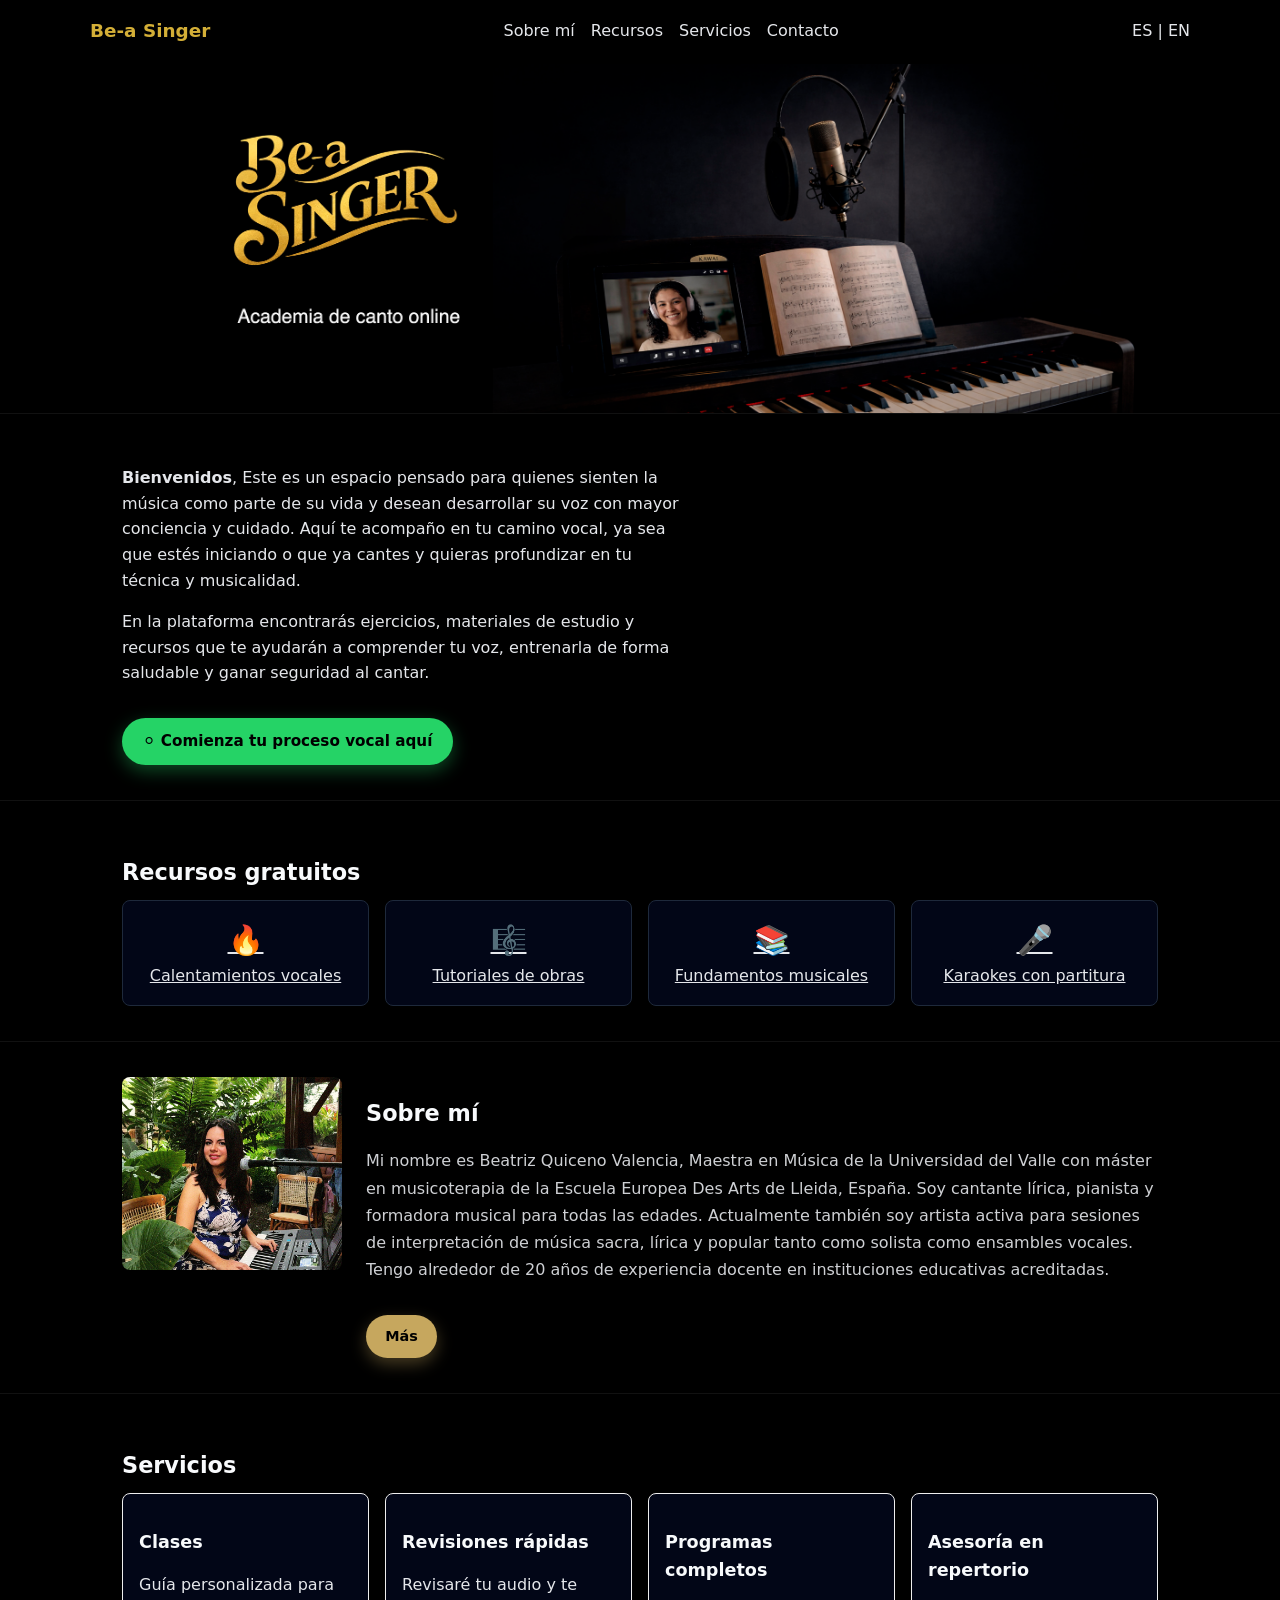
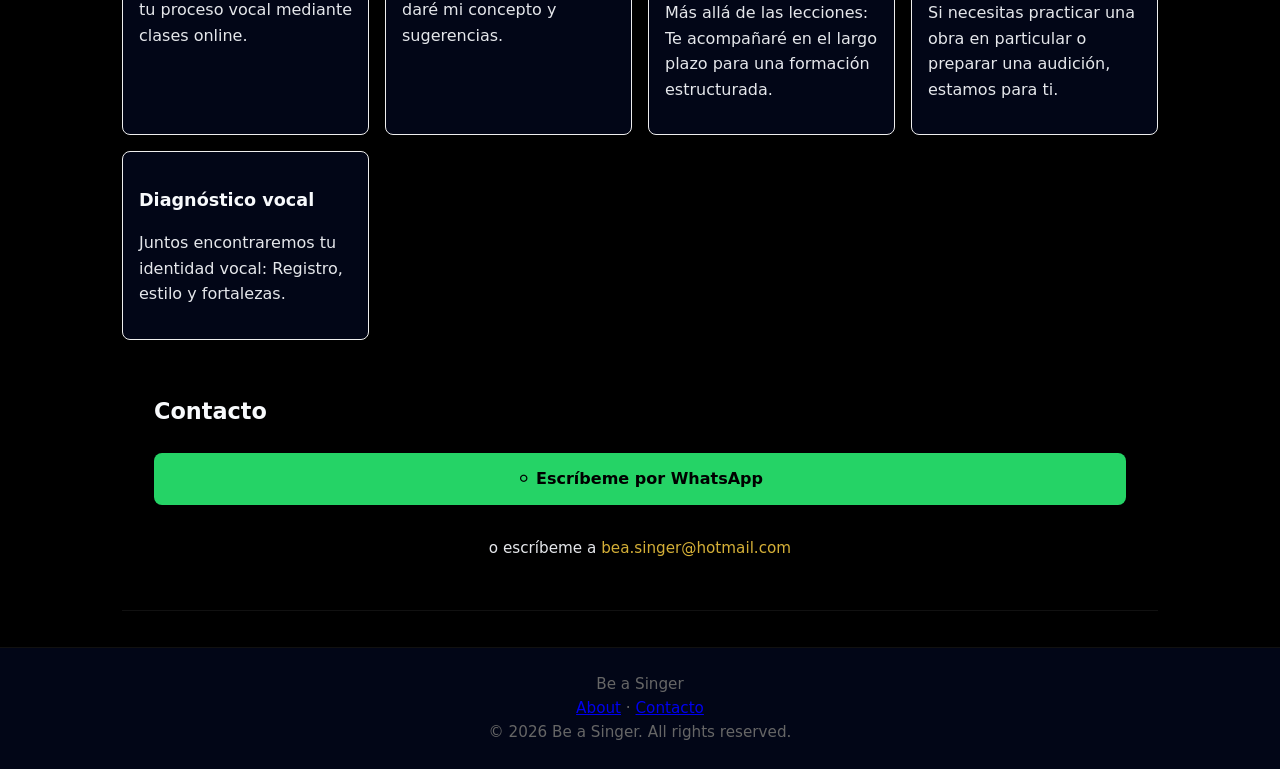
==== index.html @ 923ddd51 "Fix YouTube links in resources section Updated YouTube links to use the correct format." ====
<!doctype html>
<html lang="es">
<head>
  <meta charset="utf-8" />
  <meta name="viewport" content="width=device-width,initial-scale=1" />
  <title>Be a Singer — Be a Singer</title>
  <link rel="stylesheet" href="assets/css/styles.css">
</head>
<body class="lang-es">
  <header class="site-header">
    <div class="container header-inner">
      <div class="brand">
        <a href="#" class="logo">Be-a Singer</a>
      </div>

      <nav class="main-nav" aria-label="Main Navigation">
        <button class="nav-toggle" aria-expanded="false" aria-controls="main-menu">☰</button>
        <ul id="main-menu" class="menu">
          <li><a href="#about">Sobre mí</a></li>
          <li><a href="#resources">Recursos</a></li>
          <li><a href="#services">Servicios</a></li>
          <!--<li><a href="#events">Eventos</a></li>-->
          <li><a href="#contact">Contacto</a></li>
        </ul>
      </nav>
<div class="lang-switch">
  <span class="lang active">ES</span>
  <span class="separator">|</span>
  <span class="lang disabled">EN</span>
</div>

    </div>
  </header>

  <main>
    <!-- Hero -->
    <section id="hero" class="hero section">
      <div class="container">
        
        <h1>Be a Singer</h1>
        <p class="lead">Conviértete en la mejor versión de tu voz — clases, análisis y recursos.</p>
      </div>
    </section>

    <!-- Bienvenida -->
<section id="welcome" class="section welcome">
  <div class="container welcome-grid">

    <div class="welcome-text">

      <!-- TEXTO COMPLETO (DESKTOP) -->
      <div class="desktop-only">
        <p>
          <strong>Bienvenidos</strong>, Este es un espacio pensado para quienes sienten la música como parte de su vida y desean desarrollar su voz con mayor conciencia y cuidado.
Aquí te acompaño en tu camino vocal, ya sea que estés iniciando o que ya cantes y quieras profundizar en tu técnica y musicalidad.
        </p>

        <p>
          En la plataforma encontrarás ejercicios, materiales de estudio y recursos que te ayudarán a comprender tu voz, entrenarla de forma saludable y ganar seguridad al cantar.
        </p>

        <a
  href="https://wa.me/573165310662?text=Hola%20quiero%20iniciar%20mi%20proceso%20vocal%20en%20Be%20a%20Singer"
  class="cta-whatsapp"
  target="_blank"
  rel="noopener"
>
  ⚪ <strong> Comienza tu proceso vocal aquí </strong>
</a>
      </div>

      <!-- TEXTO PARTIDO + VIDEO (MOBILE) -->
      <div class="mobile-only">
        <p>
          <strong>Bienvenidos</strong>, Este es un espacio pensado para quienes sienten la música como parte de su vida y desean desarrollar su voz con mayor conciencia y cuidado.
Aquí te acompaño en tu camino vocal, ya sea que estés iniciando o que ya cantes y quieras profundizar en tu técnica y musicalidad.
        </p>

        <div class="welcome-video">
          <iframe
            src="https://www.youtube.com/embed/iVoFyiC5D2Y?autoplay=0&mute=0&controls=1&rel=0&modestbranding=1&playsinline=1"
            title="Bienvenida Be a Singer"
            frameborder="0"
            allow="encrypted-media; picture-in-picture"
            allowfullscreen>
          </iframe>
        </div>

        <p>
          En la plataforma encontrarás ejercicios, materiales de estudio y recursos que te ayudarán a comprender tu voz, entrenarla de forma saludable y ganar seguridad al cantar.
        </p>

        <a
  href="https://wa.me/573165310662?text=Hola%20quiero%20iniciar%20mi%20proceso%20vocal%20en%20Be%20a%20Singer"
  class="cta-whatsapp"
  target="_blank"
  rel="noopener"
>
  ⚪ </strong> Comienza tu proceso vocal aquí </strong>
</a>
      </div>

    </div>

    <!-- VIDEO DESKTOP (A LA DERECHA) -->
    <div class="welcome-video desktop-only">
      <iframe
        src="https://www.youtube.com/embed/iVoFyiC5D2Y?autoplay=0&mute=0&controls=1&rel=0&modestbranding=1&playsinline=1"
        title="Bienvenida Be a Singer"
        frameborder="0"
        allow="encrypted-media; picture-in-picture"
        allowfullscreen>
      </iframe>
    </div>

  </div>
</section>
    <!-- Promo -->
    <!-- <section id="promo" class="section">
      <div class="container promo-grid">
        <div class="promo-text">
          <h2>Revisión y retroalimentación rápida</h2>
        
          <p>Recibe críticas constructivas y ejercicios personalizados para mejorar tu técnica vocal.</p>
          
        </div>
        <div class="promo-media">
          <div class="media-placeholder">[Video placeholder]</div>
          <div class="media-placeholder">[Infographic placeholder]</div>
          <div class="media-placeholder">[Visual preview placeholder]</div>
        </div>
      </div>
    </section>
    
    -->
<!-- Resources -->
    <section id="resources" class="section">
  <div class="container">
    <h2>Recursos gratuitos</h2>

    <div class="resources-grid">

      <a href="ttps://youtube.com/playlist?list=PLx5XQKRHsI9iikL3QlGA51Wo41m3z4xF7&si=HdJfrQQLx2WALUnx"
         class="resource-card"
         target="_blank" rel="noopener">
        <div class="icon">🔥</div>
        <div class="title">Calentamientos vocales</div>
      </a>

      <a href="https://youtube.com/playlist?list=PLx5XQKRHsI9j3jeHesMWXKBGHJ0lHE_D4&si=6AzK4nHjDiQCRJOT"
         class="resource-card"
         target="_blank" rel="noopener">
        <div class="icon">🎼</div>
        <div class="title">Tutoriales de obras</div>
      </a>

      <a href="https://youtube.com/playlist?list=PLx5XQKRHsI9jnvGjH6jYQdysmgd2JG2wC&si=UkHIzZfbsJafxC-z"
         class="resource-card"
         target="_blank" rel="noopener">
        <div class="icon">📚</div>
        <div class="title">Fundamentos musicales</div>
      </a>

      <a href="https://www.youtube.com/@singerbuddy/videos"
         class="resource-card"
         target="_blank" rel="noopener">
        <div class="icon">🎤</div>
        <div class="title">Karaokes con partitura</div>
      </a>
    </div>
  </div>
</section>


    <!-- About -->
    <section id="about" class="section">
      <div class="container about">
        <div class="about-image">
          <img src="assets/images/welcome-text.jpg" alt="Foto de la maestra de canto">
        </div>
  <div class="about-text">

  <!-- TEXTO COMPLETO (DESKTOP) -->
  <div class="desktop-only">
    <h2>Sobre mí</h2>
    <p>
      Mi nombre es Beatriz Quiceno Valencia, Maestra en Música de la Universidad del Valle
      con máster en musicoterapia de la Escuela Europea Des Arts de Lleida, España. Soy 
      cantante lírica, pianista y formadora musical para todas las edades. Actualmente también 
      soy artista activa para sesiones de interpretación de música sacra, lírica y popular tanto
      como solista como ensambles vocales. Tengo alrededor de 20 años de experiencia docente 
      en instituciones educativas acreditadas.
    </p>
    <a href="sobre-mi.html" class="cta-gold">
    Más
    </a>
  </div>

  <!-- TEXTO RESUMIDO (MOBILE) -->
  <div class="mobile-only">
    <p>
      Soy Beatriz Quiceno Valencia, Maestra en Música, cantante lírica y pianista, 
      con más de 20 años de experiencia en docencia y formación vocal en distintos contextos artísticos y educativos.
    </p>
    <a href="sobre-mi.html" class="cta-gold">
    Más
    </a>
  </div>

</div>
</div>

    </section>

    <!-- Services -->
    <section id="services" class="section">
      <div class="container">
        <h2>Servicios</h2>
        

        <div class="services-grid">
          <div class="service-card"><h3>Clases</h3><p>Guía personalizada para tu proceso vocal mediante clases online.</p></div>
          <div class="service-card"><h3>Revisiones rápidas</h3><p>Revisaré tu audio y te daré mi concepto y sugerencias.</p></div>
          <div class="service-card"><h3>Programas completos</h3><p>Más allá de las lecciones: Te acompañaré en el largo plazo para una formación estructurada.</p></div>
          <div class="service-card"><h3>Asesoría en repertorio</h3><p>Si necesitas practicar una obra en particular o preparar una audición, estamos para ti.</p></div>
          <div class="service-card"><h3>Diagnóstico vocal</h3><p>Juntos encontraremos tu identidad vocal: Registro, estilo y fortalezas.</p></div>
        </div>

        <!--
        <div class="banner-buy">
          <button class="cta">Zona de pagos</button>
        </div>
      </div>
    </section>
    -->    

    <!-- Events -->
    <!--<section id="events" class="section">
      <div class="container">
        <h2>Eventos</h2>
       

        <div class="events-list">
          <div class="event-card"><h4>Event Title — Date</h4><p>Placeholder description for event.</p></div>
          <div class="event-card"><h4>Event Title — Date</h4><p>Placeholder description for event.</p></div>
        </div>
      </div>
    </section>--> 

    <!-- Contact -->
    <section id="contact" class="section contact-section">
  <div class="container">
    <h2>Contacto</h2>

    <div class="contact-simple">
      <a
        href="https://wa.me/573165310662"
        target="_blank"
        rel="noopener"
        class="whatsapp-btn">
        ⚪ Escríbeme por WhatsApp
      </a>

      <p class="contact-email">
        o escríbeme a  
        <a href="mailto:bea.singer@hotmail.com">
          bea.singer@hotmail.com
        </a>
      </p>
    </div>
  </div>
</section>

  </main>

  <footer class="site-footer">
    <div class="container">
      <div class="footer-brand">Be a Singer</div>
      <div class="footer-links"><a href="#about">About</a> · <a href="#contact">Contacto</a></div>
      <div class="copyright">© <span id="year"></span> Be a Singer. All rights reserved.</div>
    </div>
  </footer>

  <script src="assets/js/main.js"></script>
</body>
</html>
---- assets/css/styles.css ----
/* Reset & base */
:root{
  --accent:#d63384;
  --text:#e5e7eb;
  --muted:#666;
  --max-width:1100px;
  --surface:#020617;
  --surface-soft:#020617;
}

body{
  background:#000;
  color:var(--text);
  line-height:1.6;
  margin:0;
}
*{box-sizing:border-box}
html,body{margin:0;padding:0;font-family:Inter,system-ui,-apple-system,Segoe UI,Roboto,"Helvetica Neue",Arial;}
.container{max-width:var(--max-width);margin:0 auto;padding:0 2rem;}
.section{
  padding:2.2rem 0;
  background:transparent;
  border-bottom:1px solid #111;
}
.header-inner{display:flex;align-items:center;justify-content:space-between;padding:1rem 0;}
.logo{
  font-weight:700;
  font-size:1.15rem;
  text-decoration:none;
  color:#d4af37; /* dorado elegante */
}
.main-nav .menu{list-style:none;margin:0;padding:0;display:flex;gap:1rem}
.main-nav a{color:var(--text);text-decoration:none}

/* Language switch */
.lang-switch button{
  background: none;
  border: none;
  color: var(--text);
  font-size: 0.9rem;
  cursor: pointer;
}

.lang-switch button.active{
  color: #d4af37; /* dorado */
  font-weight: 600;
}

.lang-switch button.disabled{
  opacity: 0.4;
  cursor: not-allowed;
  pointer-events: none;
}


/* Botón hamburguesa móvil */
.nav-toggle {
  display: none;           /* se activa en media query */
  font-size: 1.5rem;
  color: #d4af37;          /* dorado */
  cursor: pointer;
  border: none;
  background: none;
}

/* Hero */
.hero{
  position: relative;
  width: 100%;
  aspect-ratio: 2304 / 767;
  max-height: 350px;          /* CONTROL real del tamaño */
  background-image: url("/assets/images/hero.jpg");
  background-size: contain;
  background-position: center;
  background-repeat: no-repeat;
}

.hero::before{
  display:none;
}

.hero > *{
  position:relative;
  z-index:1;
}
.hero .container{
  display:none;
}
/* Promo grid */
.promo-grid{display:grid;grid-template-columns:1fr 1fr;gap:1rem;align-items:start}
.media-placeholder{background:#f5f5f5;border:1px dashed #ddd;padding:2rem;text-align:center;margin-bottom:1rem}

/* About */
#about .about{
  display:grid;
  grid-template-columns:220px 1fr;
  gap:1.5rem;
  align-items:start;
}

#about .about-text{
  grid-area: auto;
}

#about .about-image{
  display:flex;
  justify-content:center;
  align-items:flex-start;
}
.about img{width:100%;height:auto;border-radius:8px}

/* Resources */
.resources-grid{display:grid;grid-template-columns:repeat(auto-fit,minmax(160px,1fr));gap:1rem}
.resource-card{background:#fff;border:1px solid #eee;padding:1rem;border-radius:8px;text-align:center}
.resource-card .icon{font-size:1.8rem}
.resource-card,
.service-card,
.event-card{
  background:var(--surface);
  border-color:#1e293b;
  color:#e5e7eb;
}

/* Services */
.services-grid{display:grid;grid-template-columns:repeat(auto-fit,minmax(220px,1fr));gap:1rem}
.service-card{padding:1rem;border-radius:8px;border:1px solid #eee;background:var(--surface);}
.banner-buy{margin-top:1.5rem;text-align:center}
.cta{background:var(--accent);color:#fff;border:none;padding:.75rem 1.25rem;border-radius:6px}

/* Events */
.events-list{display:grid;gap:1rem}
.event-card{padding:1rem;border:1px solid #eee;border-radius:8px}

/* Contact */
.contact-form{max-width:600px;display:grid;gap:.6rem}
.contact-form input,.contact-form textarea{padding:.6rem;border:1px solid #ddd;border-radius:6px}
.btn{background:var(--accent);color:#fff;padding:.6rem 1rem;border:none;border-radius:6px}

/* Footer */
.site-footer{padding:1.5rem 0;background:var(--surface);text-align:center;font-size:.95rem;color:var(--muted)}
.hidden{display:none}

/* Welcome section */

.welcome-video {
  position: relative;
  width: 100%;
  aspect-ratio: 16 / 9;
  border-radius: 12px;
  overflow: hidden;
}

.welcome-video iframe {
  width: 100%;
  height: 100%;
  display: block;
}
.welcome-grid{
  display: grid;
  grid-template-columns: 1.2fr 400px;
  gap: 2rem;
  align-items: center;
}

.welcome-text{
  text-align: left;
  max-width: 640px;
  padding-right: 2rem;   /* aire contra la imagen */
}


.welcome-text p{
  margin-bottom: 1rem;
}

.welcome-audio{
  margin-bottom: 1.6rem;
}

.audio-placeholder{
  background: transparent;
  border: 1px solid #d4af37;
  color: #d4af37;
  padding: .6rem 1rem;
  border-radius: 6px;
  cursor: pointer;
  font-size: .95rem;
}

.audio-placeholder:hover{
  background: rgba(212,175,55,0.1);
}

.welcome-image img{
  width: 100%;
  max-width: 400px;
  height: auto;
  border-radius: 12px;
}
.welcome-image{
  display: flex;
  justify-content: center;
}

/* Visibilidad por defecto = DESKTOP */
.desktop-only{
  display: block;
}

.mobile-only{
  display: none;
}

/* Layout Sobre Mi */

.about-layout {
  display: grid;
  grid-template-columns: 320px 1fr;
  grid-template-areas:
    "photo intro"
    "text text";
  gap: 2rem;
  align-self: start;
}

/* Responsive unificado */
@media (max-width:900px){

  .container{
    max-width: 100%;
    padding-left: 1rem;
    padding-right: 1rem;
  }
  
/* ===== SOBRE MI MOBILE FIX DEFINITIVO ===== */

.about-layout{
  display: grid;
  grid-template-columns: 1fr; 
  grid-template-areas:
    "photo"
    "intro"
    "text";
}

.about-photo{
  width: 100%;
  display: flex;
  justify-content: center;
}

.about-photo img{
  width: 95%;
  max-width: 360px;
  height: auto;
  display: block;
}
  /* Welcome – texto partido solo en mobile */
  .desktop-only{
    display: none;
  }

  /* About – limitar texto en mobile */


  #about .about{
  grid-template-columns: 1fr;
}

  .mobile-only{
    display: block;
  }

 
.welcome-video{
  margin: 1rem 0;
}

.welcome-video iframe{
  width: 100%;
  height: 100%;
  border-radius: 8px;
}

  /* 🔹 Reduce espacio vertical entre secciones */
  .section{
    padding: 1.6rem 0;
  }

  /* 🔹 Secciones que deben ir aún más compactas */
  #resources.section,
  #services.section,
  #events.section{
    padding: 1.2rem 0;
  }

  /* Welcome */
  .welcome-grid{
    grid-template-columns: 1fr;
  }

  .welcome-image{
    order: -1;
    text-align: center;
  }

  .welcome-image img{
    max-width: 280px;
  }

  .welcome-text{
    padding-right: 0;
  }

  .welcome-text p{
    margin-bottom: .8rem;
  }

  /* Menú hamburguesa */
  .main-nav .menu{
    display: none;
    flex-direction: column;
    background: #000;
    position: absolute;
    top: 64px;
    right: 1rem;
    padding: 1rem;
    border-radius: 8px;
    box-shadow: 0 8px 20px rgba(0,0,0,.5);
  }

  .nav-toggle{
    display: inline-block;
    font-size: 1.5rem;
    color: #d4af37;
  }

  .main-nav .menu.show{
    display: flex;
  }

  .main-nav .menu a{
    color: #d4af37;
  }

  /* Grids a una columna */
   .promo-grid,
  .services-grid,
  .resources-grid{
  grid-template-columns: 1fr;
  }

  /* Aire lateral en mobile */
  .container{
    padding-left: 1.5rem;
    padding-right: 1.5rem;
  }

  /* Hero móvil */
  .hero{
    min-height: 25vh;
    background-size: contain;
    background-position: center top;
  }

  /* Títulos más compactos */
  h2{
    margin-bottom: .4rem;
  }
}

/* Móviles muy pequeños */
@media (max-width:600px){
  .hero{
    min-height: 20vh;
  }
}


/* fin seccion responsive */

h1, h2, h3{
  color:#f8fafc;
  margin-bottom:.6rem;
}

h1{
  font-size:2rem;
}

h2{
  font-size:1.4rem;
}

h3{
  font-size:1.1rem;
}

.site-header{
  background:#000;
  position: fixed;
  top: 0;
  left: 0;
  width: 100%;
  z-index: 999;
}

.contact-simple{
  text-align: center;
  display: flex;
  flex-direction: column;
  gap: 1rem;
  margin-top: 1.5rem;
}

.whatsapp-btn{
  display: inline-block;
  background: #25D366;
  color: #000;
  padding: 0.8rem 1.4rem;
  border-radius: 8px;
  font-weight: 600;
  text-decoration: none;
  font-size: 1rem;
}

.whatsapp-btn:hover{
  background: #1ebe5d;
}

.contact-email{
  font-size: 0.95rem;
}

.contact-email a{
  color: #d4af37;
  text-decoration: none;
}
main {
  padding-top: 64px; /* igual a la altura del header */
}

/* Botón WhatsApp – Bienvenida */
.cta-whatsapp{
  display: inline-block;
  margin-top: 1rem;
  background: #25D366; /* verde WhatsApp */
  color: #000;
  padding: 0.7rem 1.3rem;
  border-radius: 999px;
  font-weight: 600;
  font-size: 0.95rem;
  text-decoration: none;
  transition: transform .15s ease, box-shadow .15s ease, opacity .15s ease;
  box-shadow: 0 6px 18px rgba(37, 211, 102, 0.35);
}

.cta-whatsapp:hover{
  transform: translateY(-1px);
  box-shadow: 0 8px 22px rgba(37, 211, 102, 0.45);
  opacity: 0.95;
}



.about-photo {
  
  grid-area: photo;
  display: flex;
  justify-content: center;
  align-items: center;
}

.about-intro {
  grid-area: intro;
}

.about-text {
  grid-area: text;
}

.about-photo img {
  width: 75%;
  cursor: pointer;
  transition: all 0.4s ease;
  border-radius: 12px;
}

/* Estado expandido */
.about-photo img.expanded {
  position: fixed;
  top: 0;
  left: 0;
  width: 100vw;
  height: 100vh;
  object-fit: contain;
  background: rgba(0, 0, 0, 0.9);
  padding: 40px;
  z-index: 9999;
  border-radius: 0;
}

.about-text h1{
  margin-bottom: 1rem;
}

.about-text p{
  line-height: 1.7;
  opacity: .9;
}

/* Videos */

.videos-grid{
  display: grid;
  grid-template-columns: repeat(auto-fit, minmax(280px, 1fr));
  gap: 2rem;
  margin-top: 2rem;
}

.video-wrapper iframe{
  width: 100%;
  aspect-ratio: 16/9;
  border-radius: 12px;
}

.channel-link{
  margin-top: 2rem;
  text-align: center;
}

/* Mobile */


/* Botón dorado - Sobre mí */
.cta-gold{
  display: inline-block;
  margin-top: 1rem;
  background: #C6A75E; /* dorado elegante */
  color: #000;
  padding: 0.6rem 1.2rem;
  border-radius: 999px;
  font-weight: 600;
  font-size: 0.9rem;
  text-decoration: none;
  transition: transform .15s ease, box-shadow .15s ease, opacity .15s ease;
  box-shadow: 0 6px 16px rgba(198, 167, 94, 0.35);
}

.cta-gold:hover{
  transform: translateY(-1px);
  box-shadow: 0 8px 20px rgba(198, 167, 94, 0.45);
  opacity: 0.95;
}
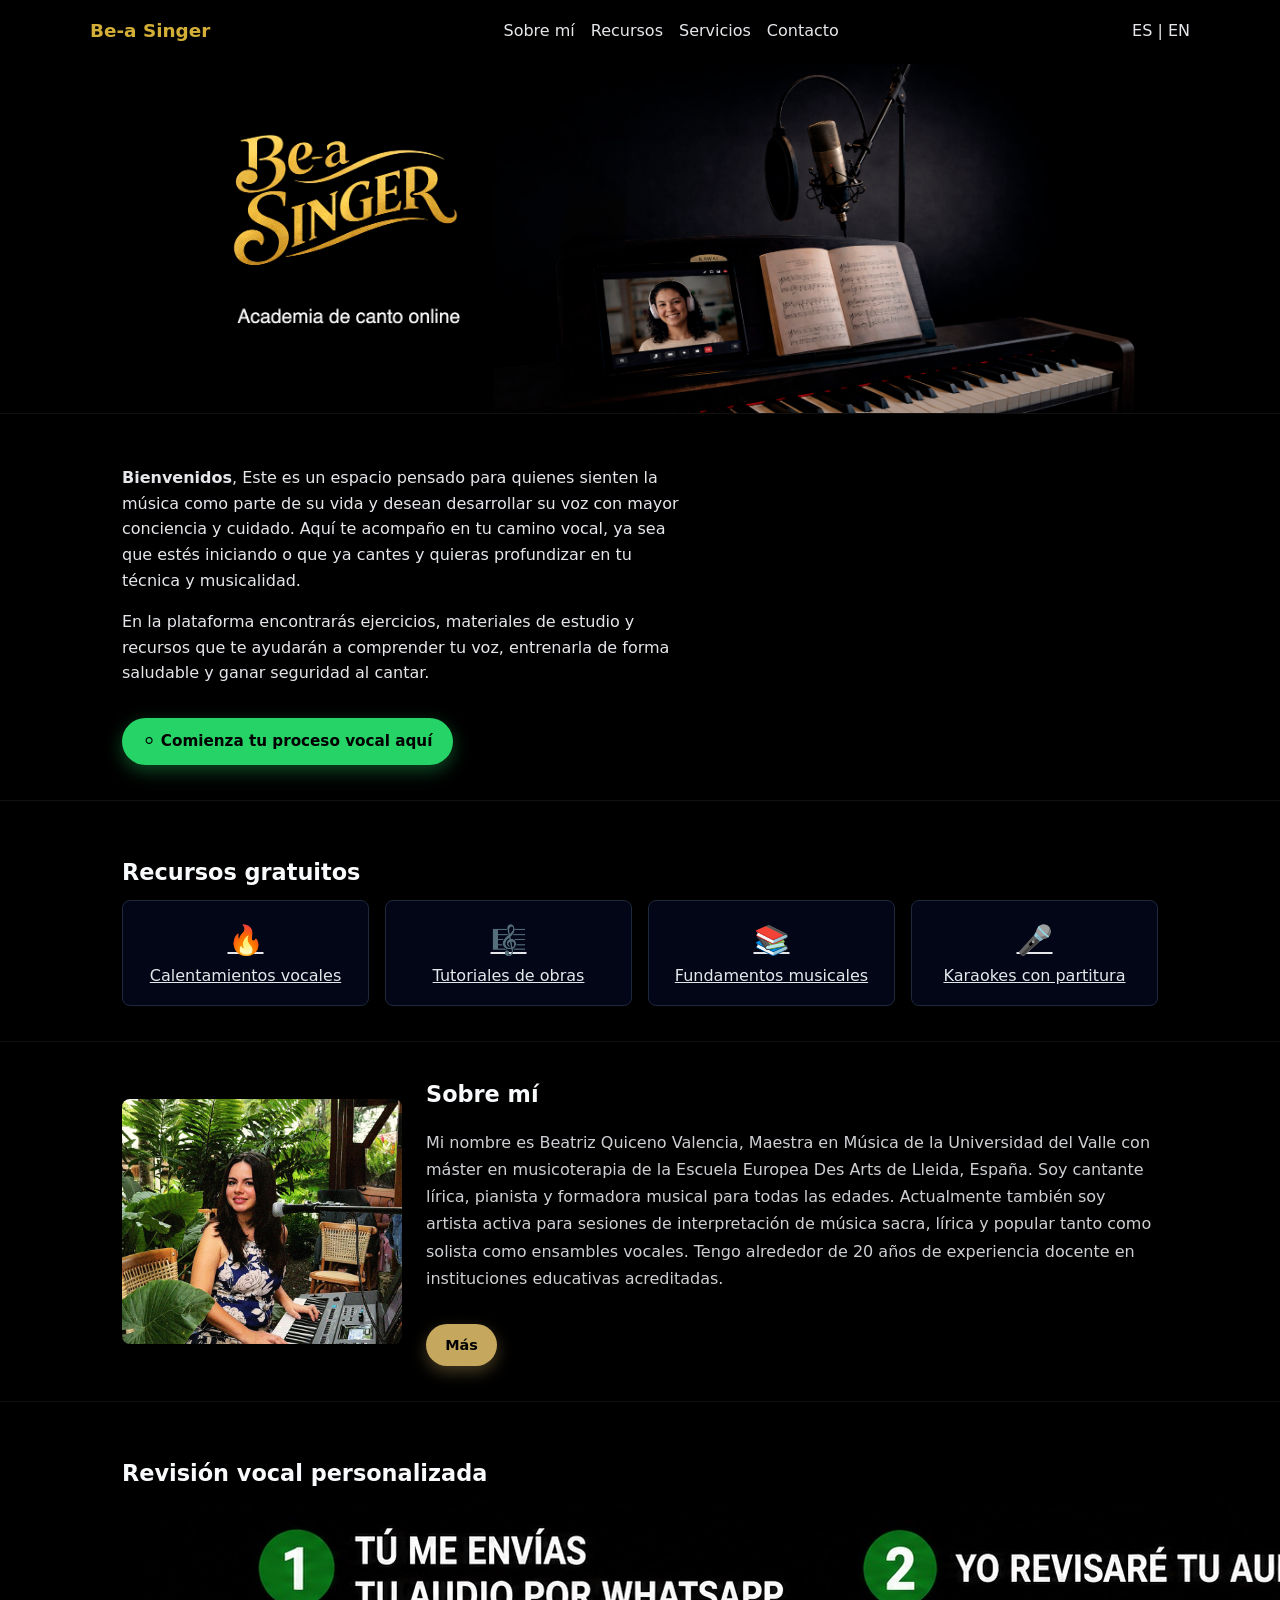
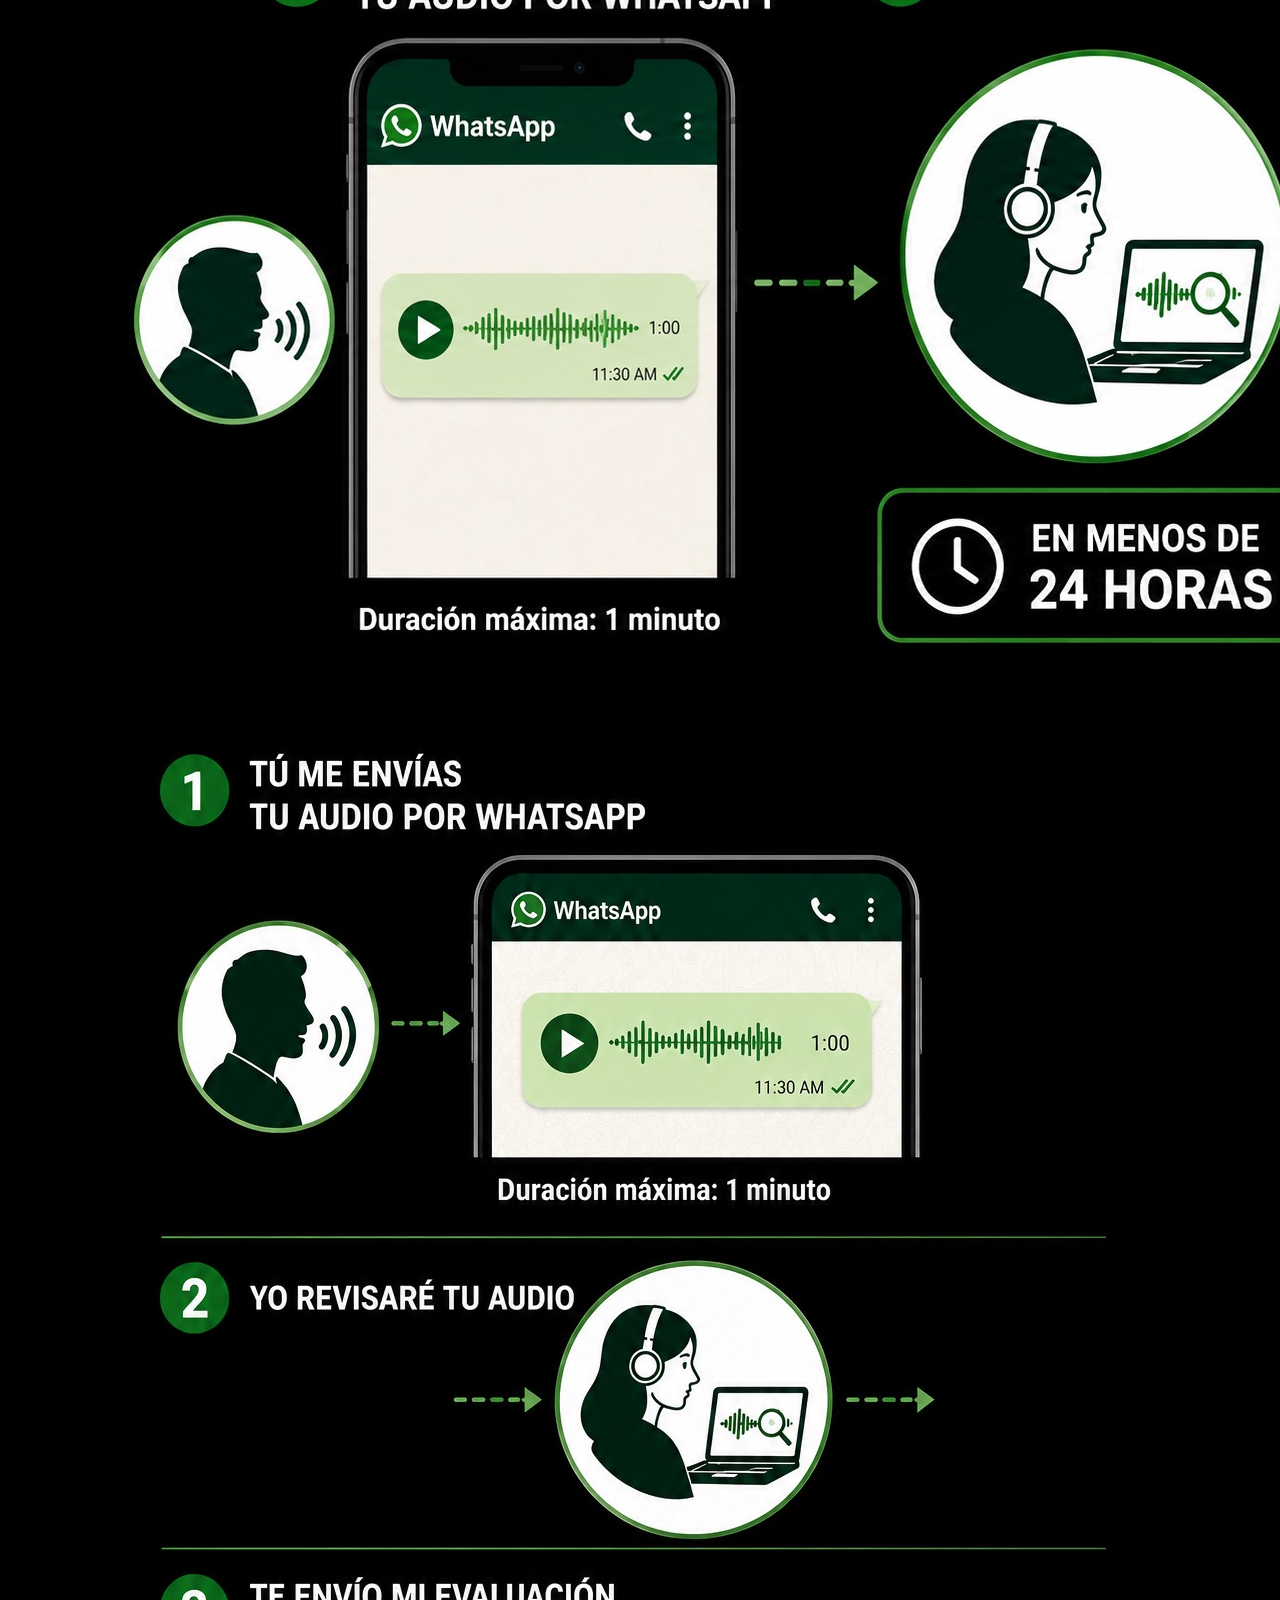
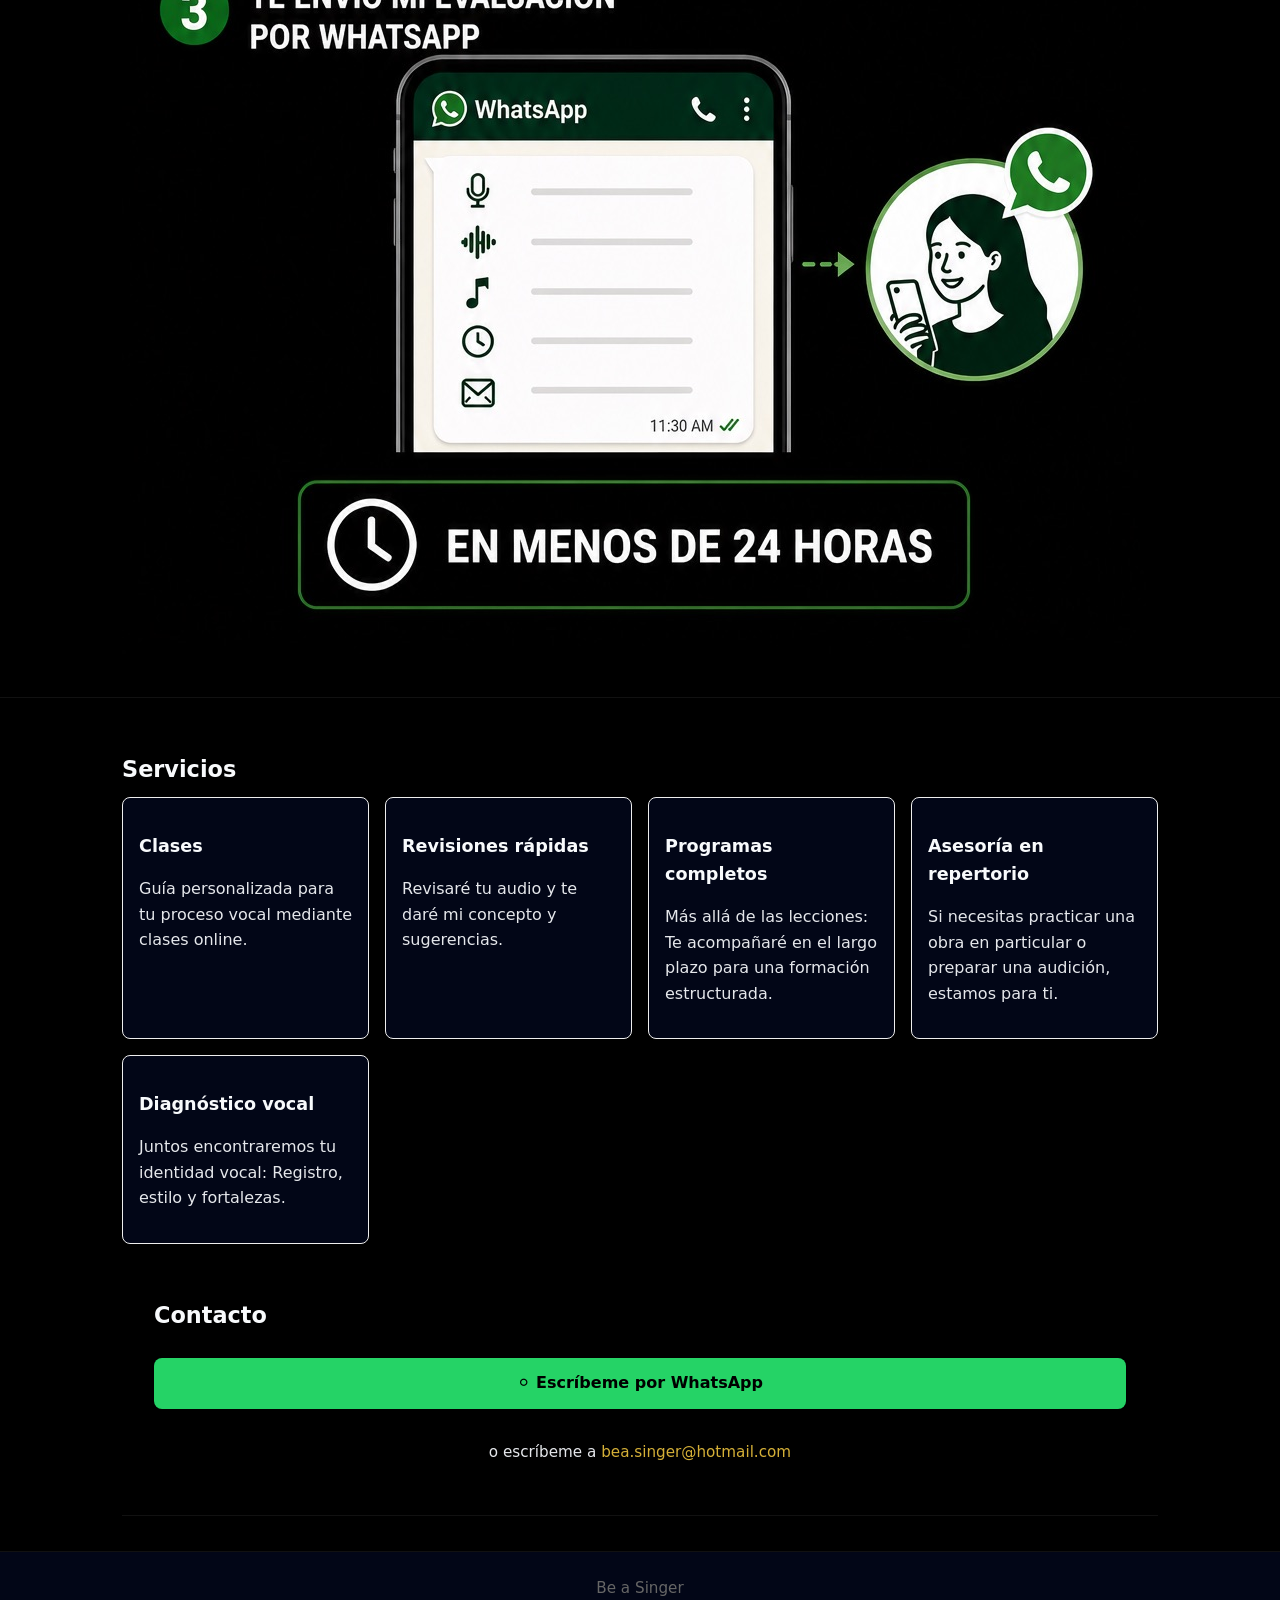
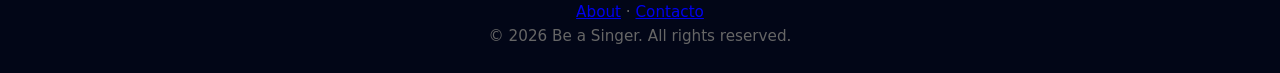
==== commit 1de22382: "Update index.html" ====
--- a/index.html
+++ b/index.html
@@ -140,7 +140,7 @@
 
     <div class="resources-grid">
 
-      <a href="ttps://youtube.com/playlist?list=PLx5XQKRHsI9iikL3QlGA51Wo41m3z4xF7&si=HdJfrQQLx2WALUnx"
+      <a href="https://youtube.com/playlist?list=PLx5XQKRHsI9iikL3QlGA51Wo41m3z4xF7&si=HdJfrQQLx2WALUnx"
          class="resource-card"
          target="_blank" rel="noopener">
         <div class="icon">🔥</div>
@@ -211,7 +211,28 @@
 </div>
 
     </section>
-
+<!-- Revisión Vocal Personalizada -->
+<section id="vocal-review" class="section vocal-review-section">
+  <div class="container">
+    <h2>Revisión vocal personalizada</h2>
+
+    <a href="vocal_rev.html" class="vocal-review-link">
+
+      <!-- Desktop -->
+      <img
+        src="assets/images/RAD0610.jpeg"
+        alt="Revisión vocal personalizada"
+        class="review-banner desktop-banner">
+
+      <!-- Mobile -->
+      <img
+        src="assets/images/RAM0610.jpeg"
+        alt="Revisión vocal personalizada"
+        class="review-banner mobile-banner">
+
+    </a>
+  </div>
+</section>
     <!-- Services -->
     <section id="services" class="section">
       <div class="container">
--- a/assets/css/styles.css
+++ b/assets/css/styles.css
@@ -93,9 +93,20 @@
 /* About */
 #about .about{
   display:grid;
-  grid-template-columns:220px 1fr;
+  grid-template-columns:280px 1fr;
   gap:1.5rem;
-  align-items:start;
+  align-items:center;
+}
+
+@media (min-width:901px){
+
+  #about .about-text{
+    align-self: center;
+  }
+  #about .about-text h2{
+    margin-top: 0;
+  }
+
 }
 
 #about .about-text{
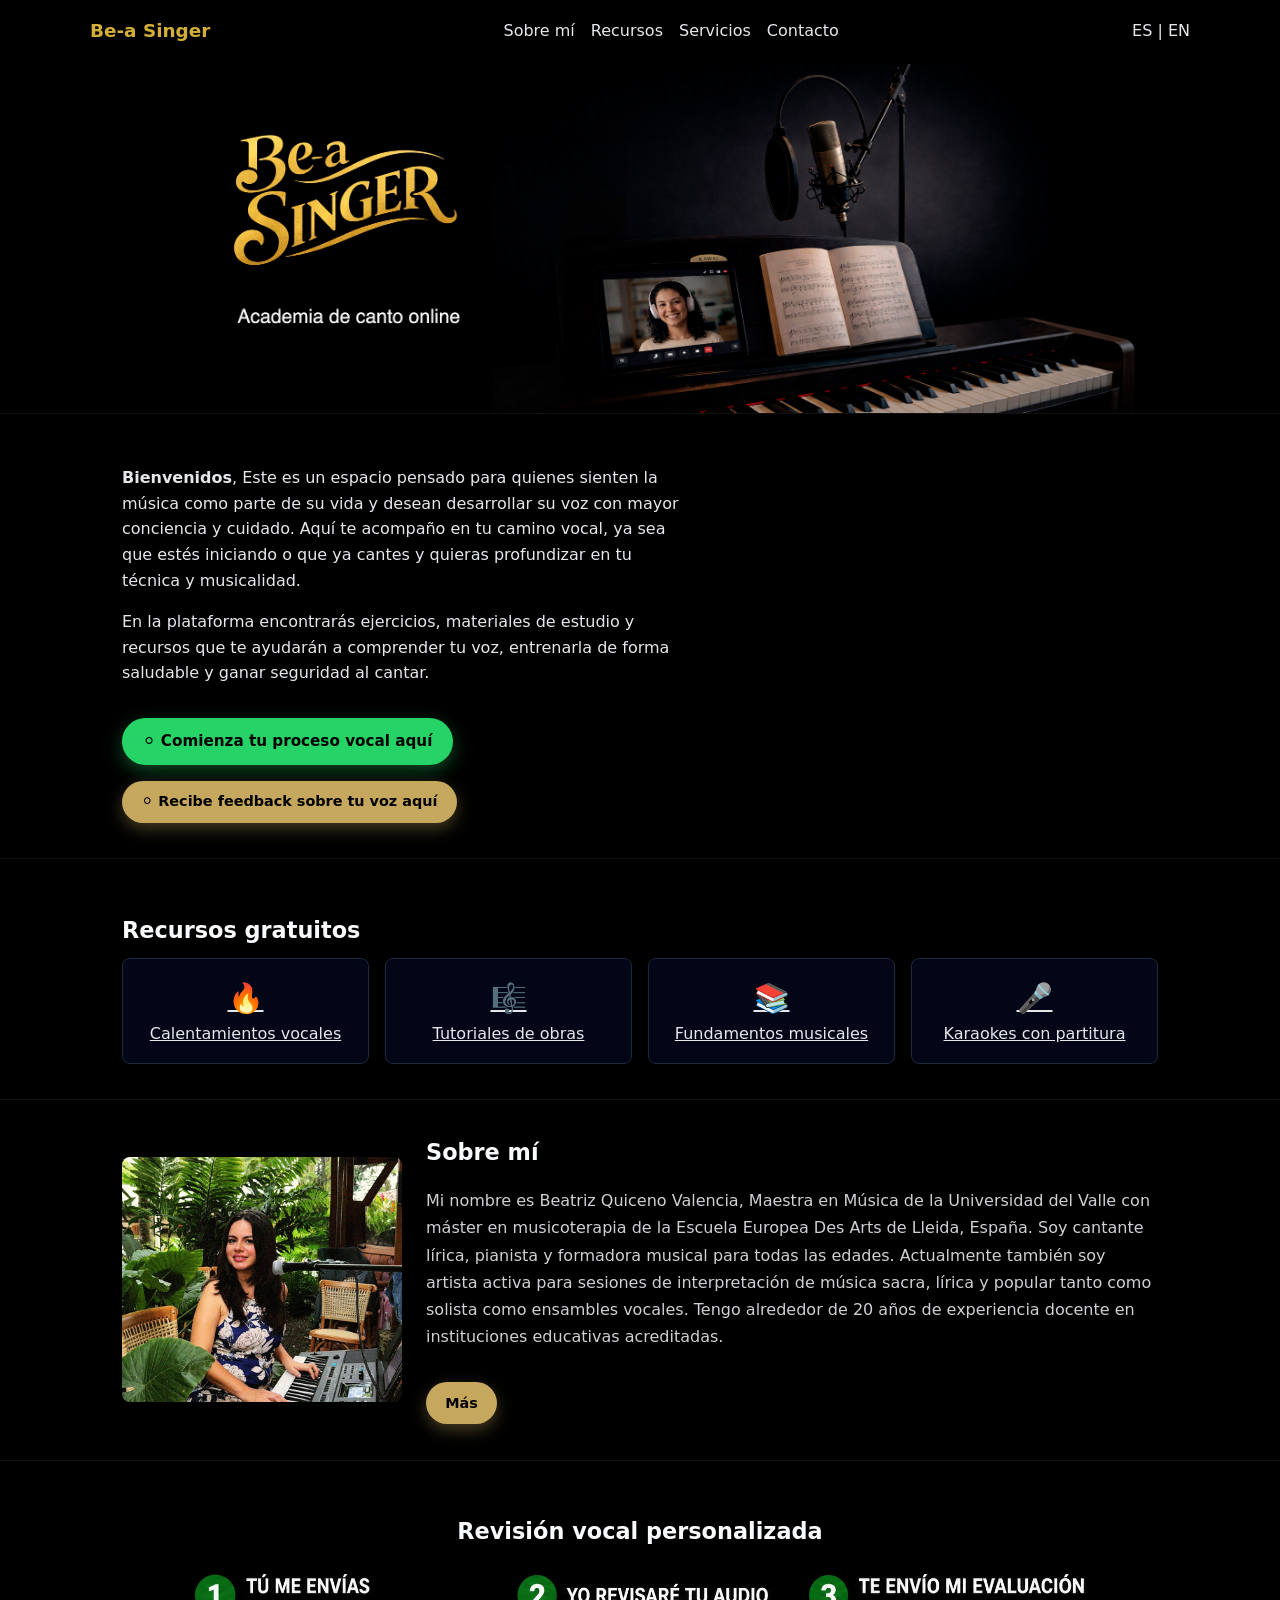
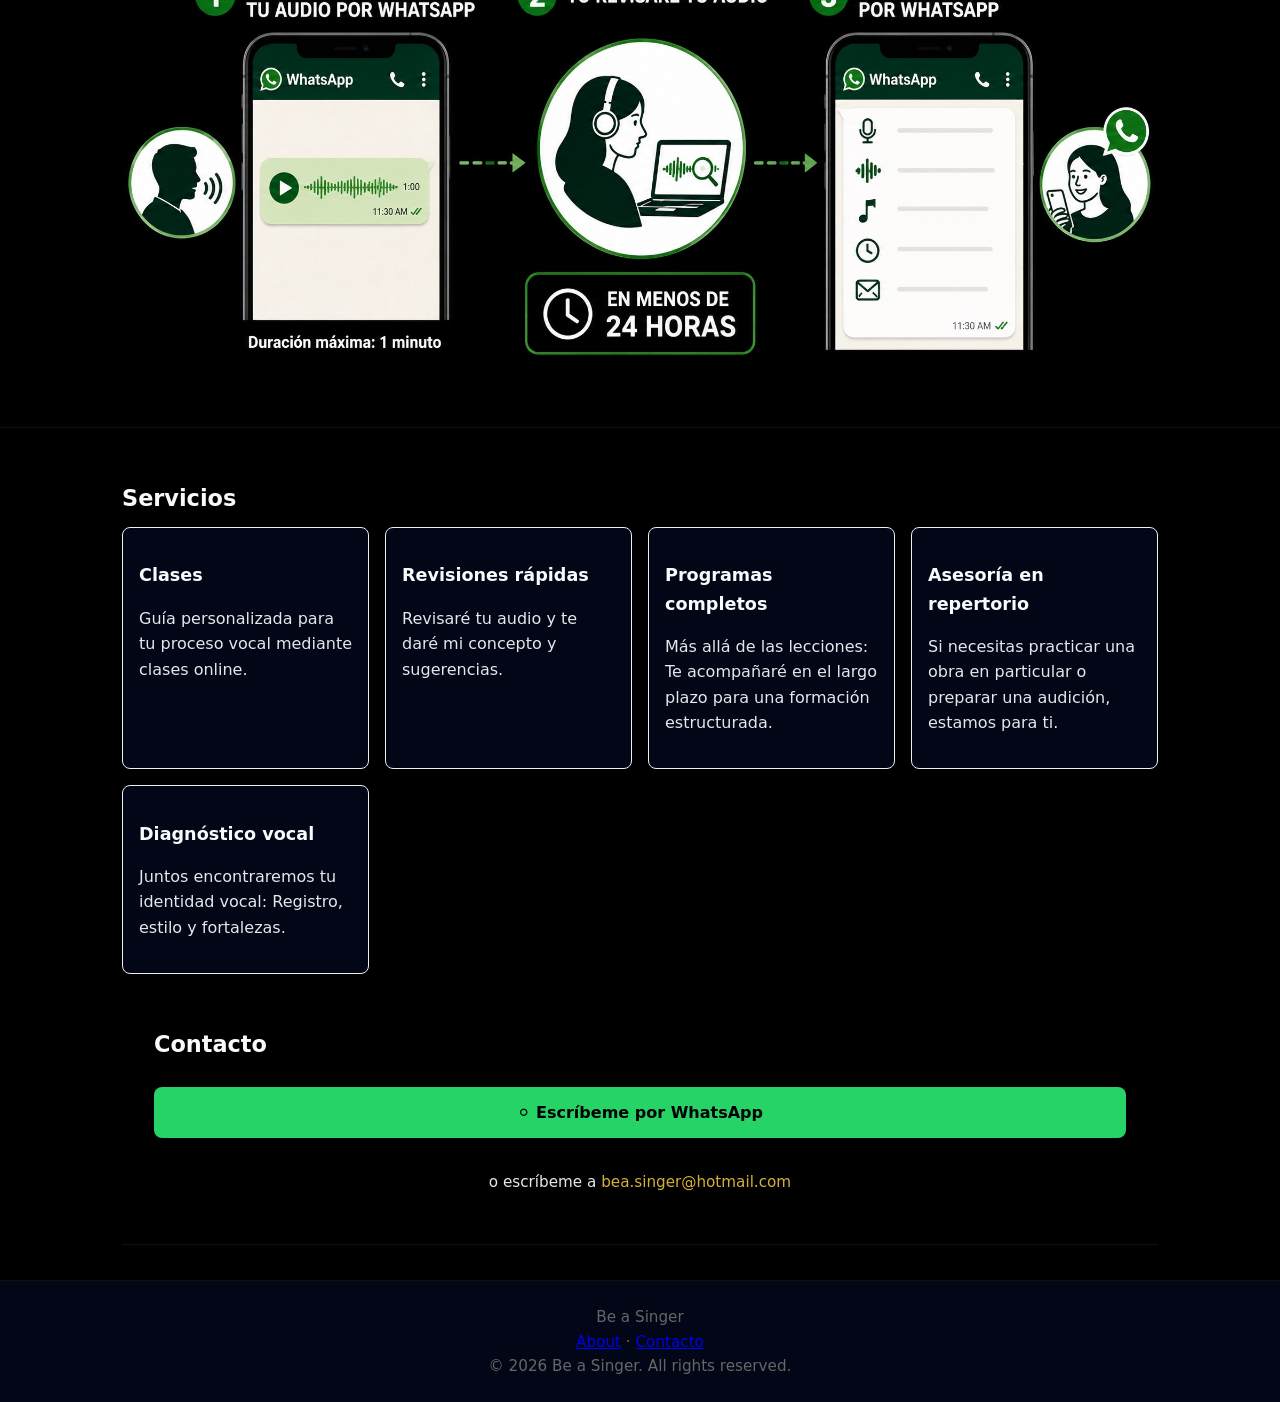
==== commit dfbafa01: "Update index.html" ====
--- a/index.html
+++ b/index.html
@@ -60,13 +60,20 @@
         </p>
 
         <a
-  href="https://wa.me/573165310662?text=Hola%20quiero%20iniciar%20mi%20proceso%20vocal%20en%20Be%20a%20Singer"
-  class="cta-whatsapp"
-  target="_blank"
-  rel="noopener"
->
-  ⚪ <strong> Comienza tu proceso vocal aquí </strong>
-</a>
+        href="https://wa.me/573165310662?text=Hola%20quiero%20iniciar%20mi%20proceso%20vocal%20en%20Be%20a%20Singer"
+        class="cta-whatsapp"
+        target="_blank"
+        rel="noopener"
+        >
+        ⚪ <strong> Comienza tu proceso vocal aquí </strong>
+        </a>
+        <a
+        href="vocal_rev.html"
+        class="cta-gold"
+        >
+        ⚪ <strong>Recibe feedback sobre tu voz aquí</strong>
+        </a>
+        
       </div>
 
       <!-- TEXTO PARTIDO + VIDEO (MOBILE) -->
@@ -91,13 +98,19 @@
         </p>
 
         <a
-  href="https://wa.me/573165310662?text=Hola%20quiero%20iniciar%20mi%20proceso%20vocal%20en%20Be%20a%20Singer"
-  class="cta-whatsapp"
-  target="_blank"
-  rel="noopener"
->
-  ⚪ </strong> Comienza tu proceso vocal aquí </strong>
-</a>
+        href="https://wa.me/573165310662?text=Hola%20quiero%20iniciar%20mi%20proceso%20vocal%20en%20Be%20a%20Singer"
+        class="cta-whatsapp"
+        target="_blank"
+        rel="noopener"
+        >
+        ⚪ </strong> Comienza tu proceso vocal aquí </strong>
+        </a>
+        <a
+        href="vocal_rev.html"
+        class="cta-gold"
+        >
+        ⚪ <strong>Recibe feedback sobre tu voz aquí</strong>
+        </a>
       </div>
 
     </div>
--- a/assets/css/styles.css
+++ b/assets/css/styles.css
@@ -564,4 +564,49 @@
   opacity: 0.95;
 }
 
-
+/* =========================
+   Revisión Vocal Personalizada
+   ========================= */
+
+.vocal-review-section{
+  text-align: center;
+}
+
+.vocal-review-link{
+  display: block;
+  text-decoration: none;
+}
+
+.review-banner{
+  display: block;
+  width: 100%;
+  height: auto;
+  border-radius: 12px;
+  transition: transform .2s ease, opacity .2s ease;
+}
+
+.review-banner:hover{
+  transform: scale(1.01);
+  opacity: .96;
+}
+
+.mobile-banner{
+  display: none;
+}
+
+/* Mobile */
+@media (max-width:900px){
+
+  .desktop-banner{
+    display: none;
+  }
+
+  .mobile-banner{
+    display: block;
+    max-width: 420px;
+    margin: 0 auto;
+  }
+
+}
+
+
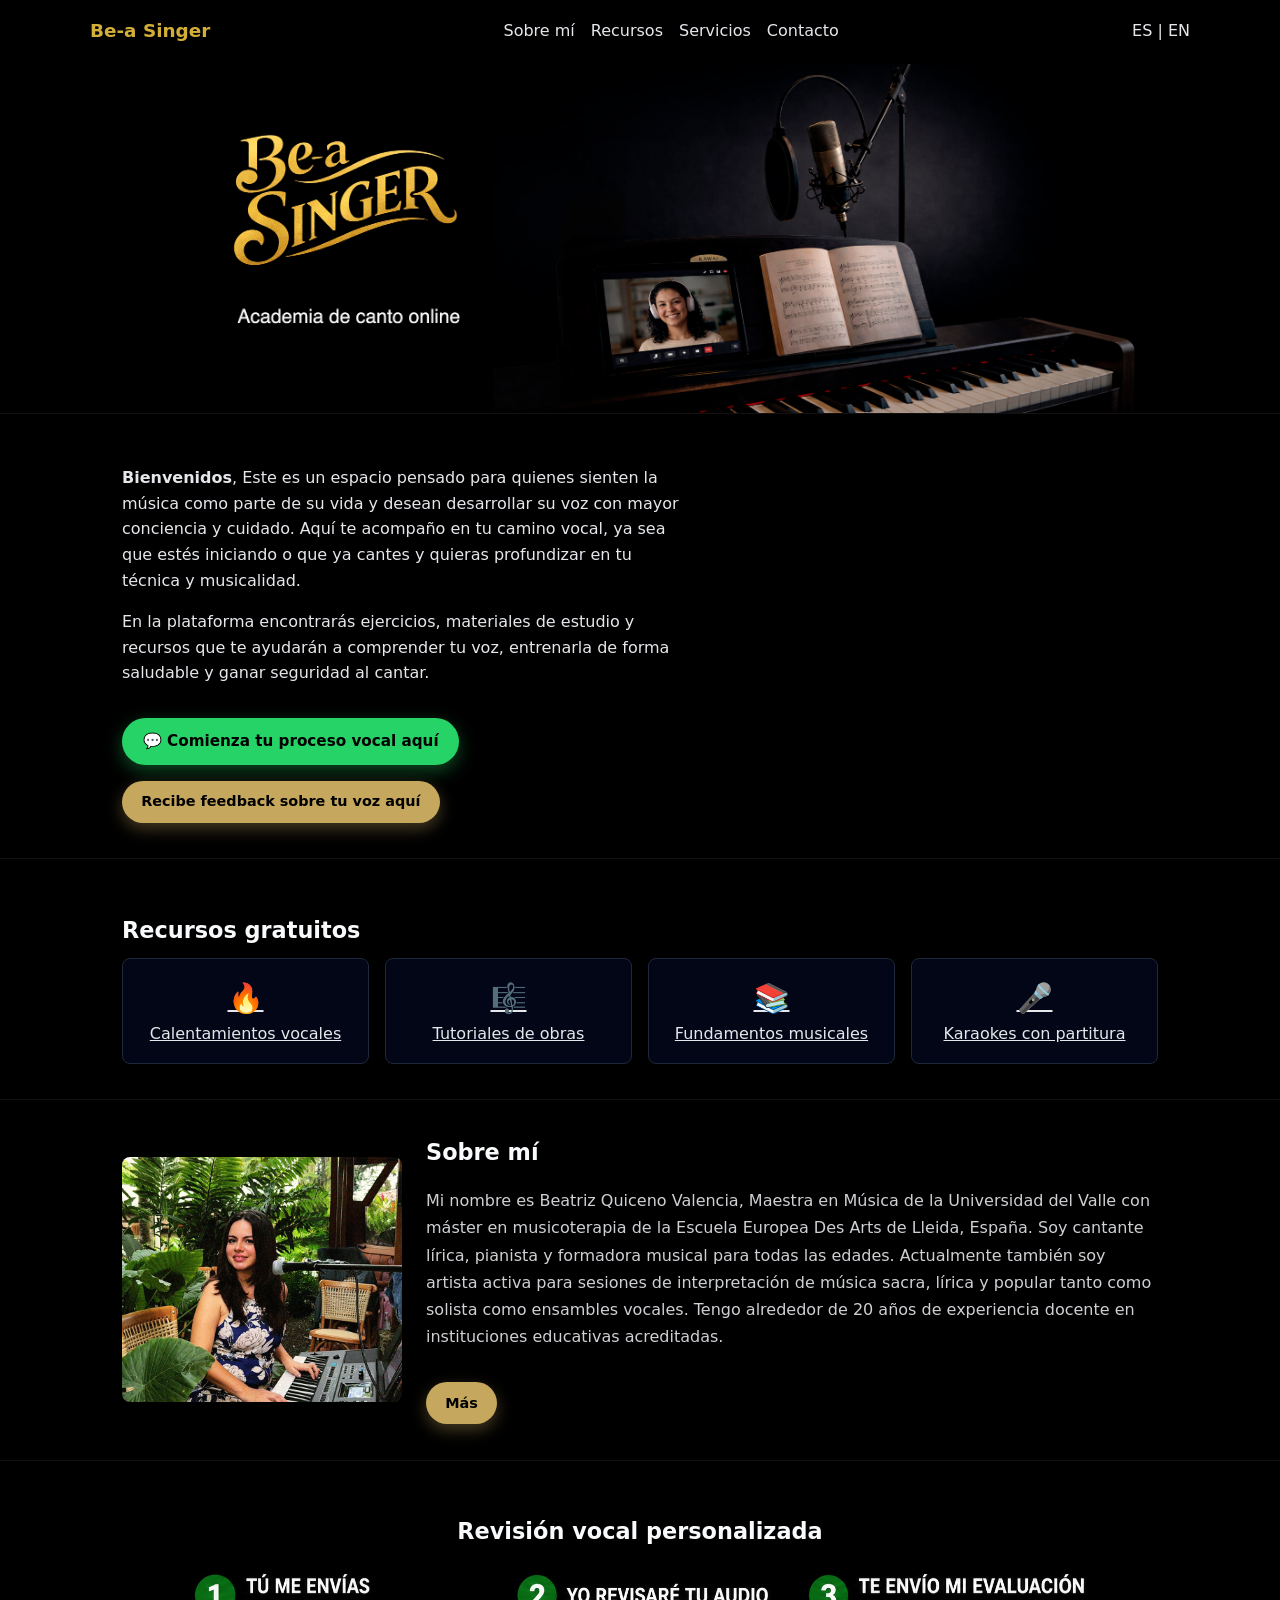
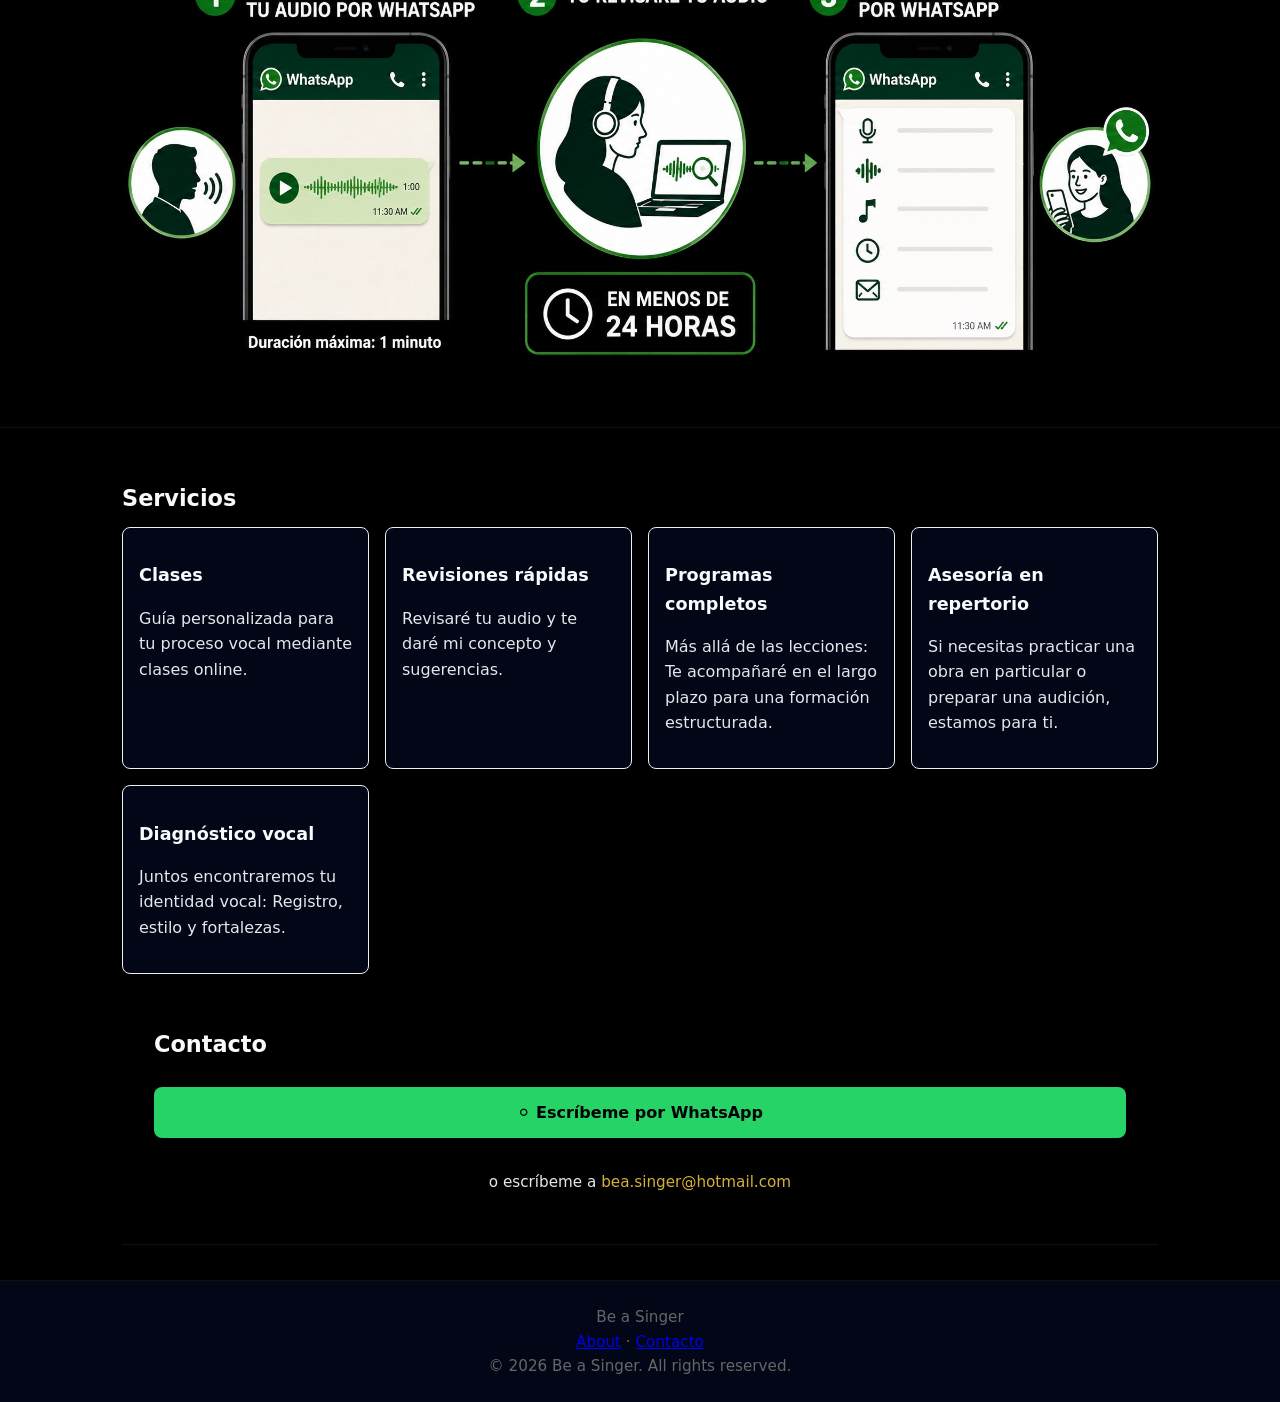
==== commit d37f07f4: "Update index.html" ====
--- a/index.html
+++ b/index.html
@@ -65,13 +65,13 @@
         target="_blank"
         rel="noopener"
         >
-        ⚪ <strong> Comienza tu proceso vocal aquí </strong>
+        💬 <strong> Comienza tu proceso vocal aquí </strong>
         </a>
         <a
         href="vocal_rev.html"
         class="cta-gold"
         >
-        ⚪ <strong>Recibe feedback sobre tu voz aquí</strong>
+        <strong>Recibe feedback sobre tu voz aquí</strong>
         </a>
         
       </div>
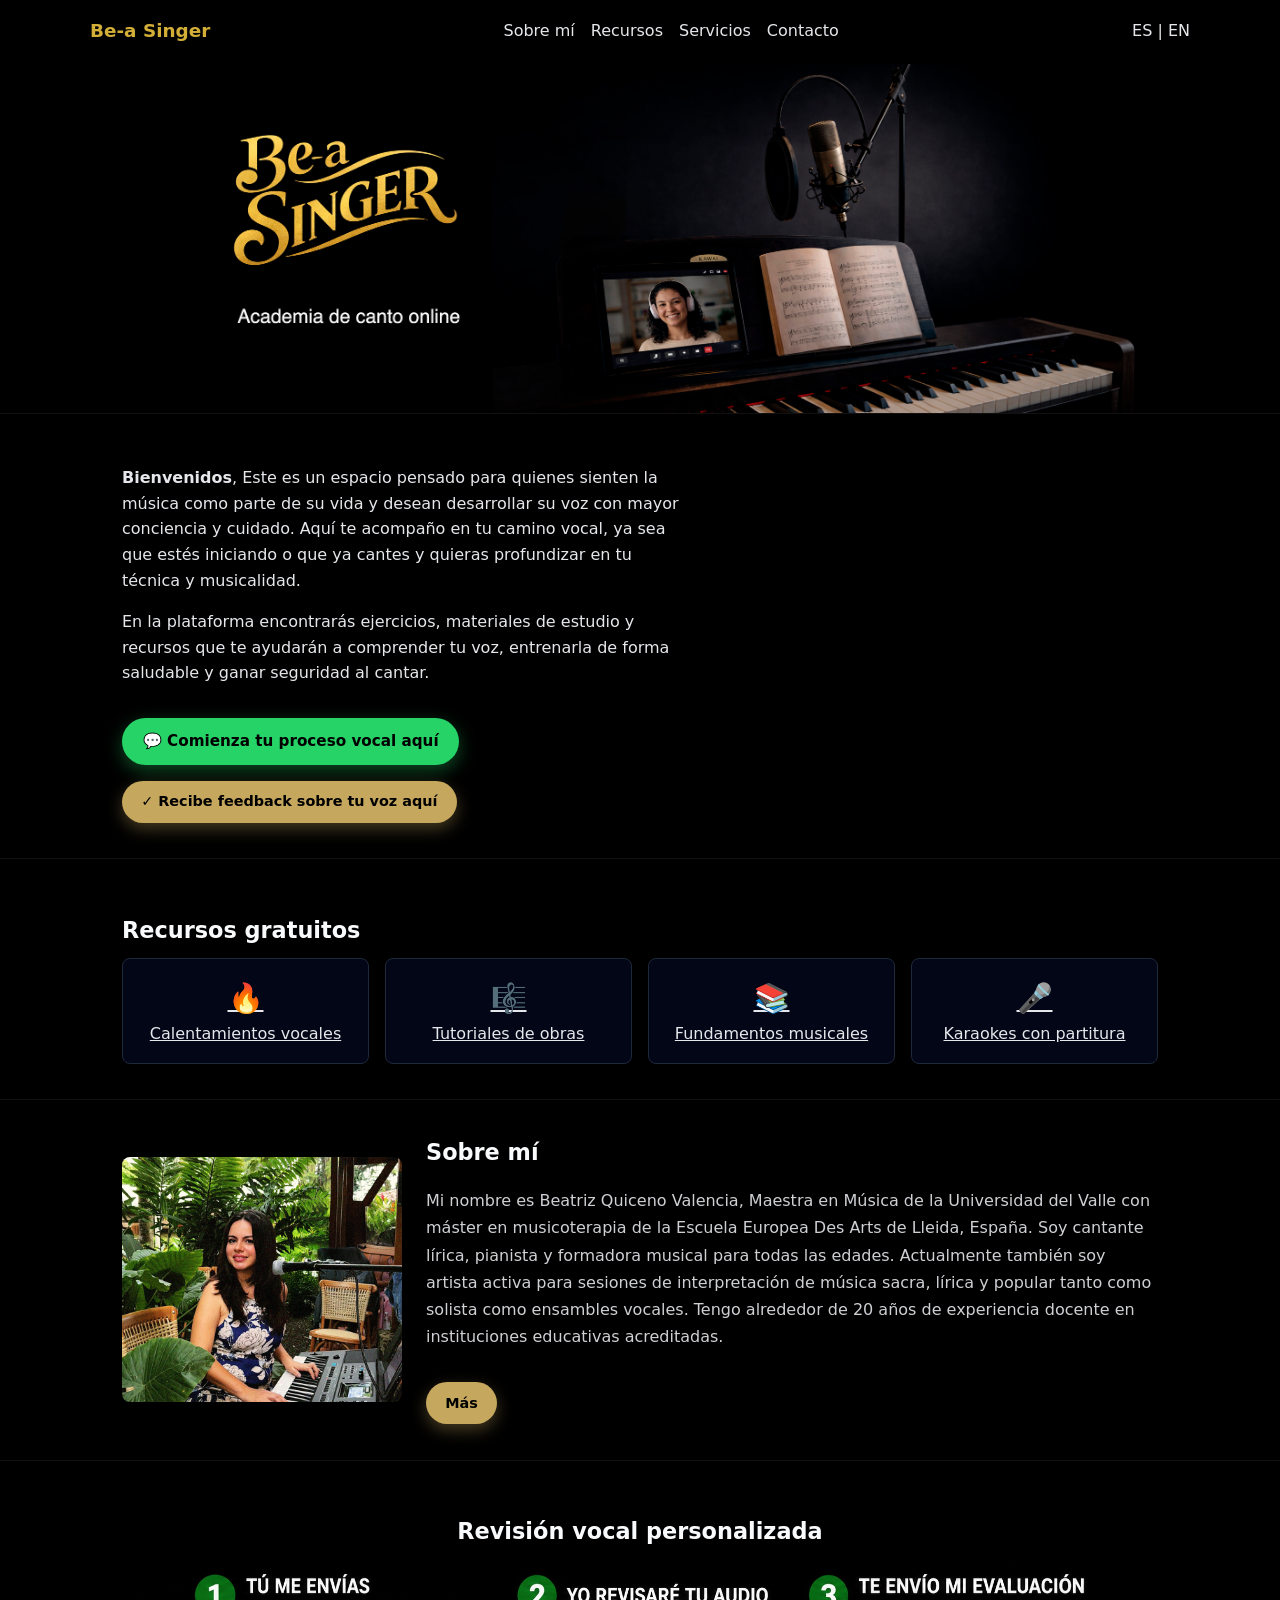
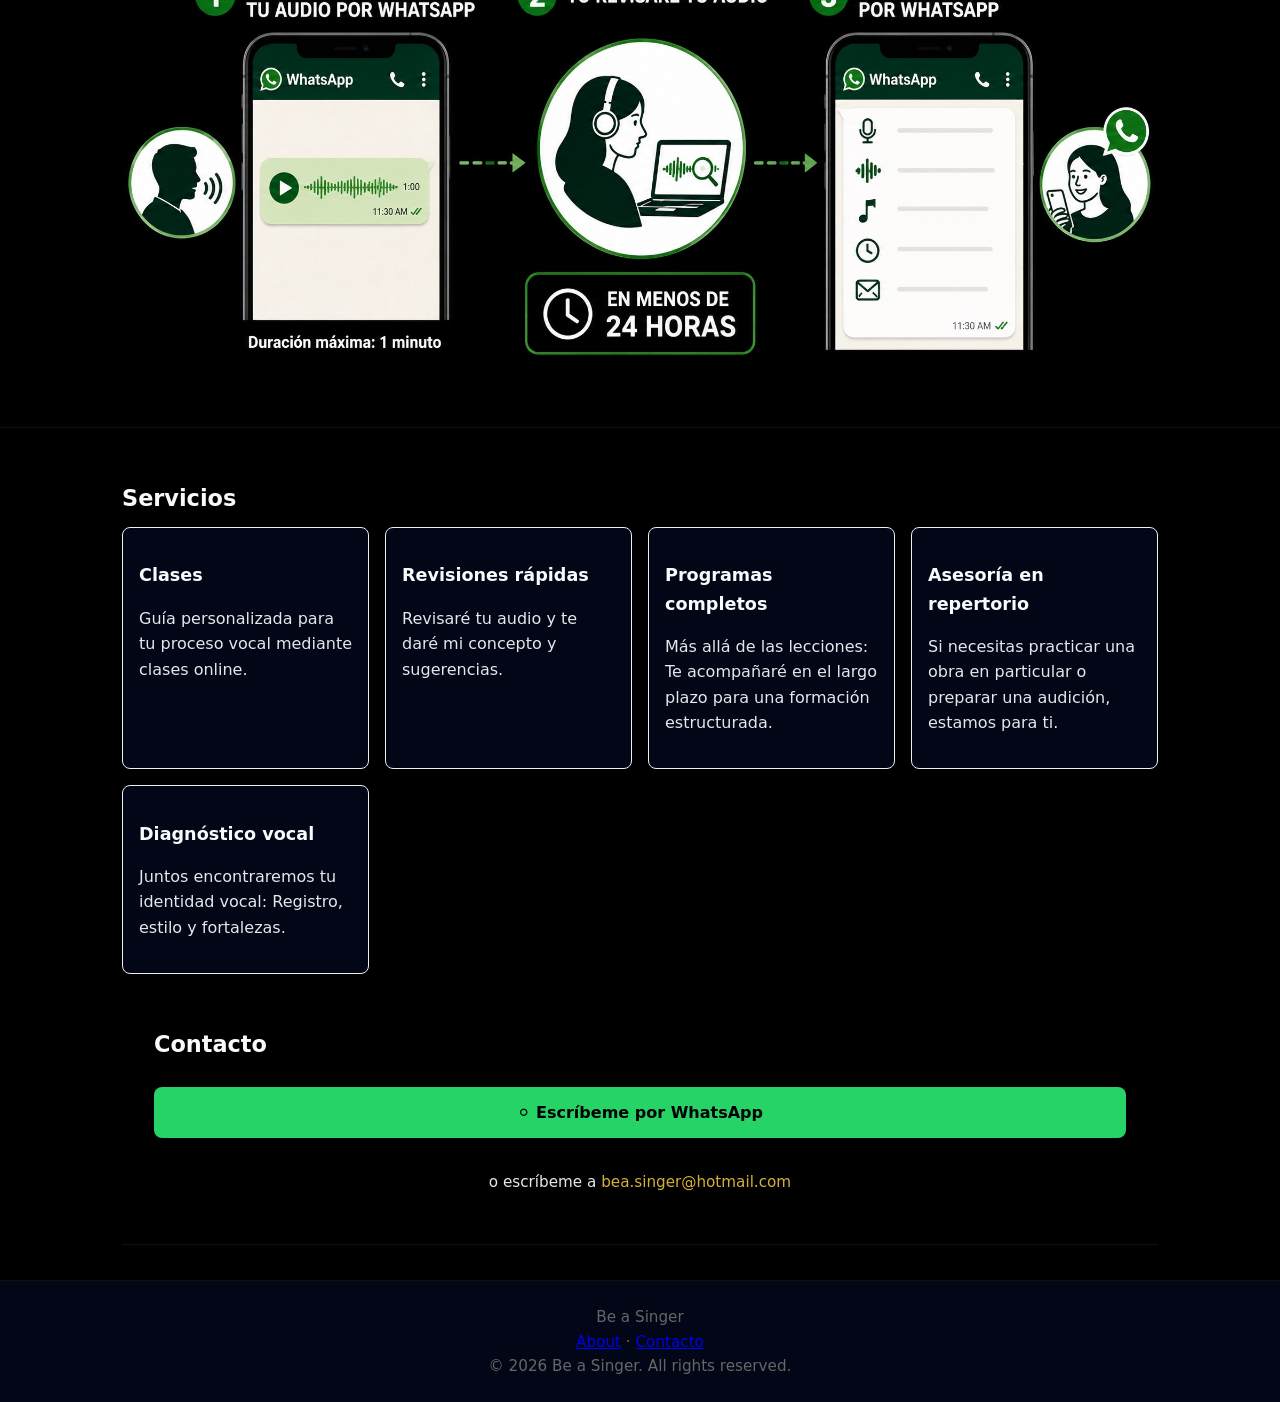
==== commit 4fa4c72c: "Add checkmark to feedback link text" ====
--- a/index.html
+++ b/index.html
@@ -71,7 +71,7 @@
         href="vocal_rev.html"
         class="cta-gold"
         >
-        <strong>Recibe feedback sobre tu voz aquí</strong>
+        ✓ <strong>Recibe feedback sobre tu voz aquí</strong>
         </a>
         
       </div>
@@ -103,13 +103,13 @@
         target="_blank"
         rel="noopener"
         >
-        ⚪ </strong> Comienza tu proceso vocal aquí </strong>
+        💬 </strong> Comienza tu proceso vocal aquí </strong>
         </a>
         <a
         href="vocal_rev.html"
         class="cta-gold"
         >
-        ⚪ <strong>Recibe feedback sobre tu voz aquí</strong>
+        ✓ <strong>Recibe feedback sobre tu voz aquí</strong>
         </a>
       </div>
 
--- a/assets/css/styles.css
+++ b/assets/css/styles.css
@@ -609,4 +609,29 @@
 
 }
 
-
+.cta-audio{
+  display: inline-block;
+  margin-top: .8rem;
+  min-width: 11.625rem;
+  height: 2.625rem;
+  padding: 0 2rem;
+  background: #FFD140;
+  color: #000;
+  border: none;
+  border-radius: 0.25rem;
+  font-family: "Helvetica Neue", Arial, sans-serif;
+  font-size: 1rem;
+  font-weight: bold;
+  line-height: 2.625rem;
+  text-align: center;
+  text-decoration: none;
+  cursor: pointer;
+  box-shadow: none;
+  transition: opacity .15s ease;
+}
+
+.cta-audio:hover{
+  opacity: .9;
+}
+
+
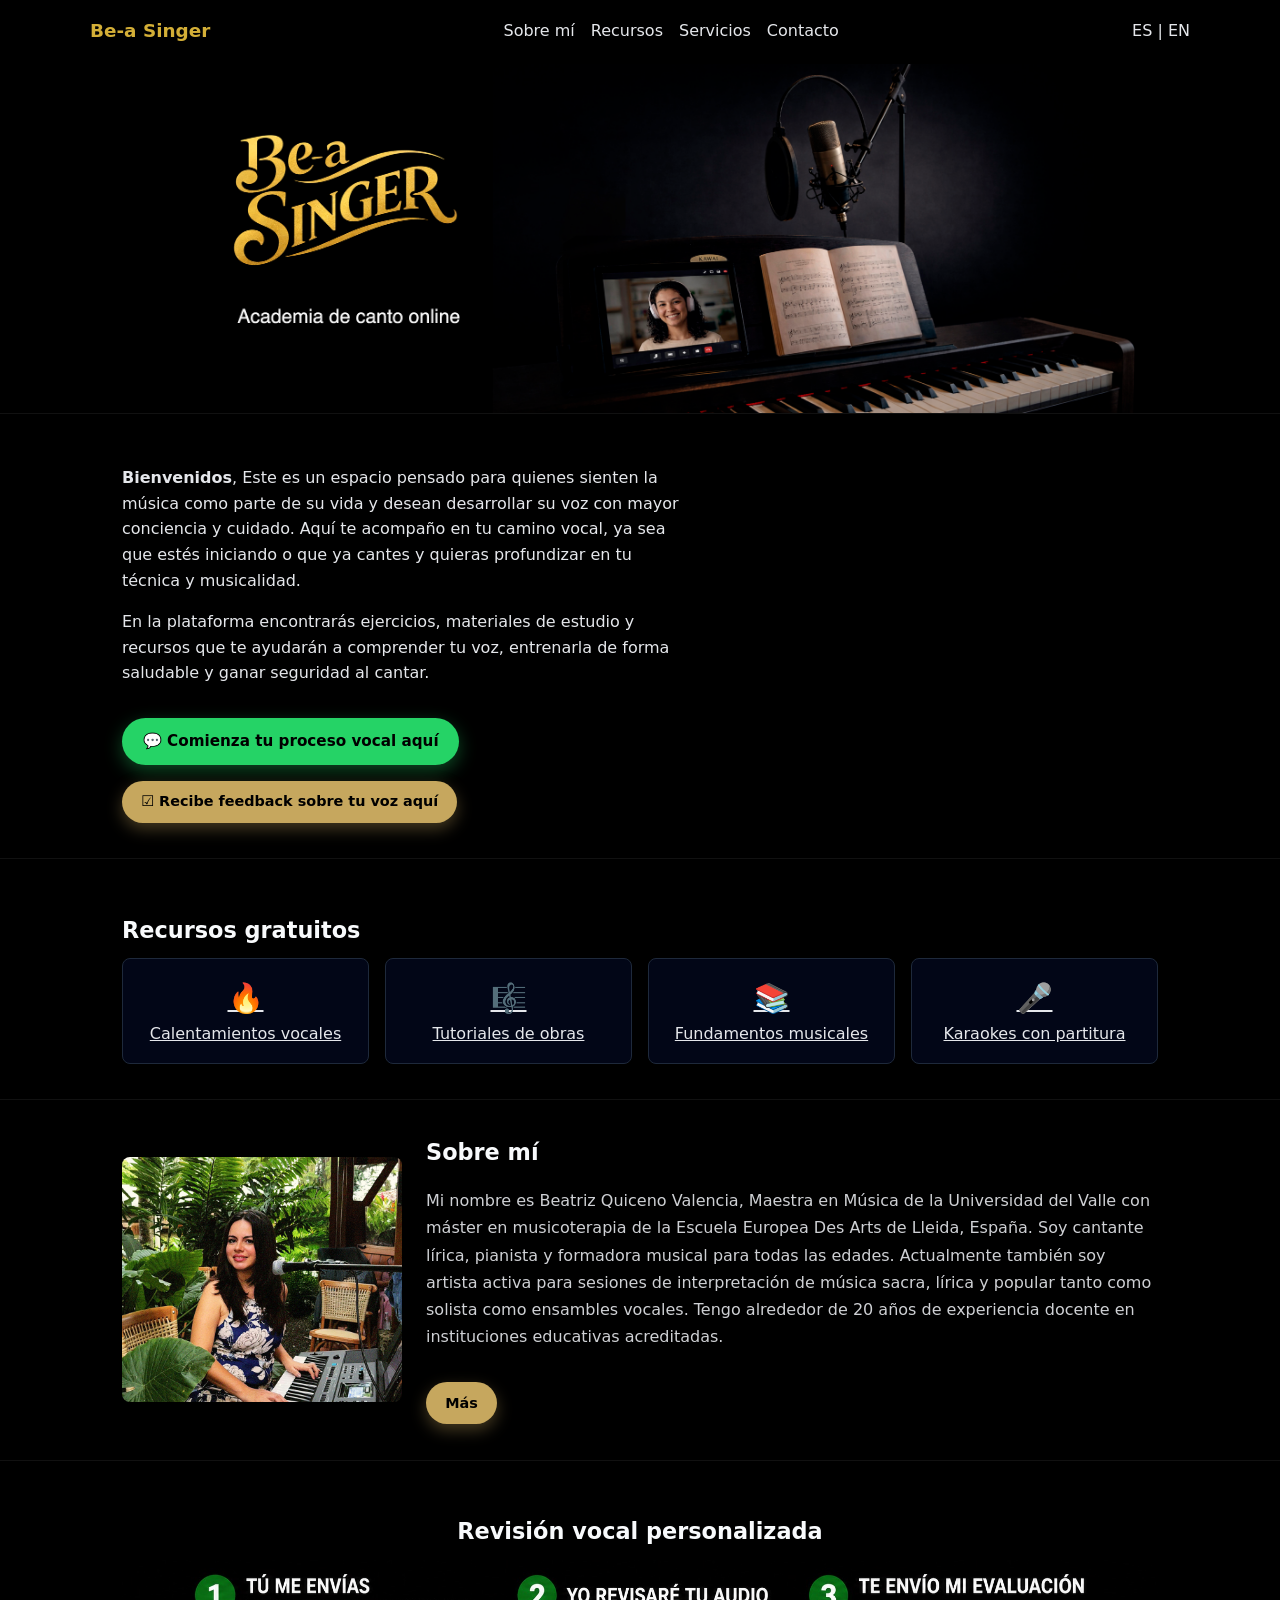
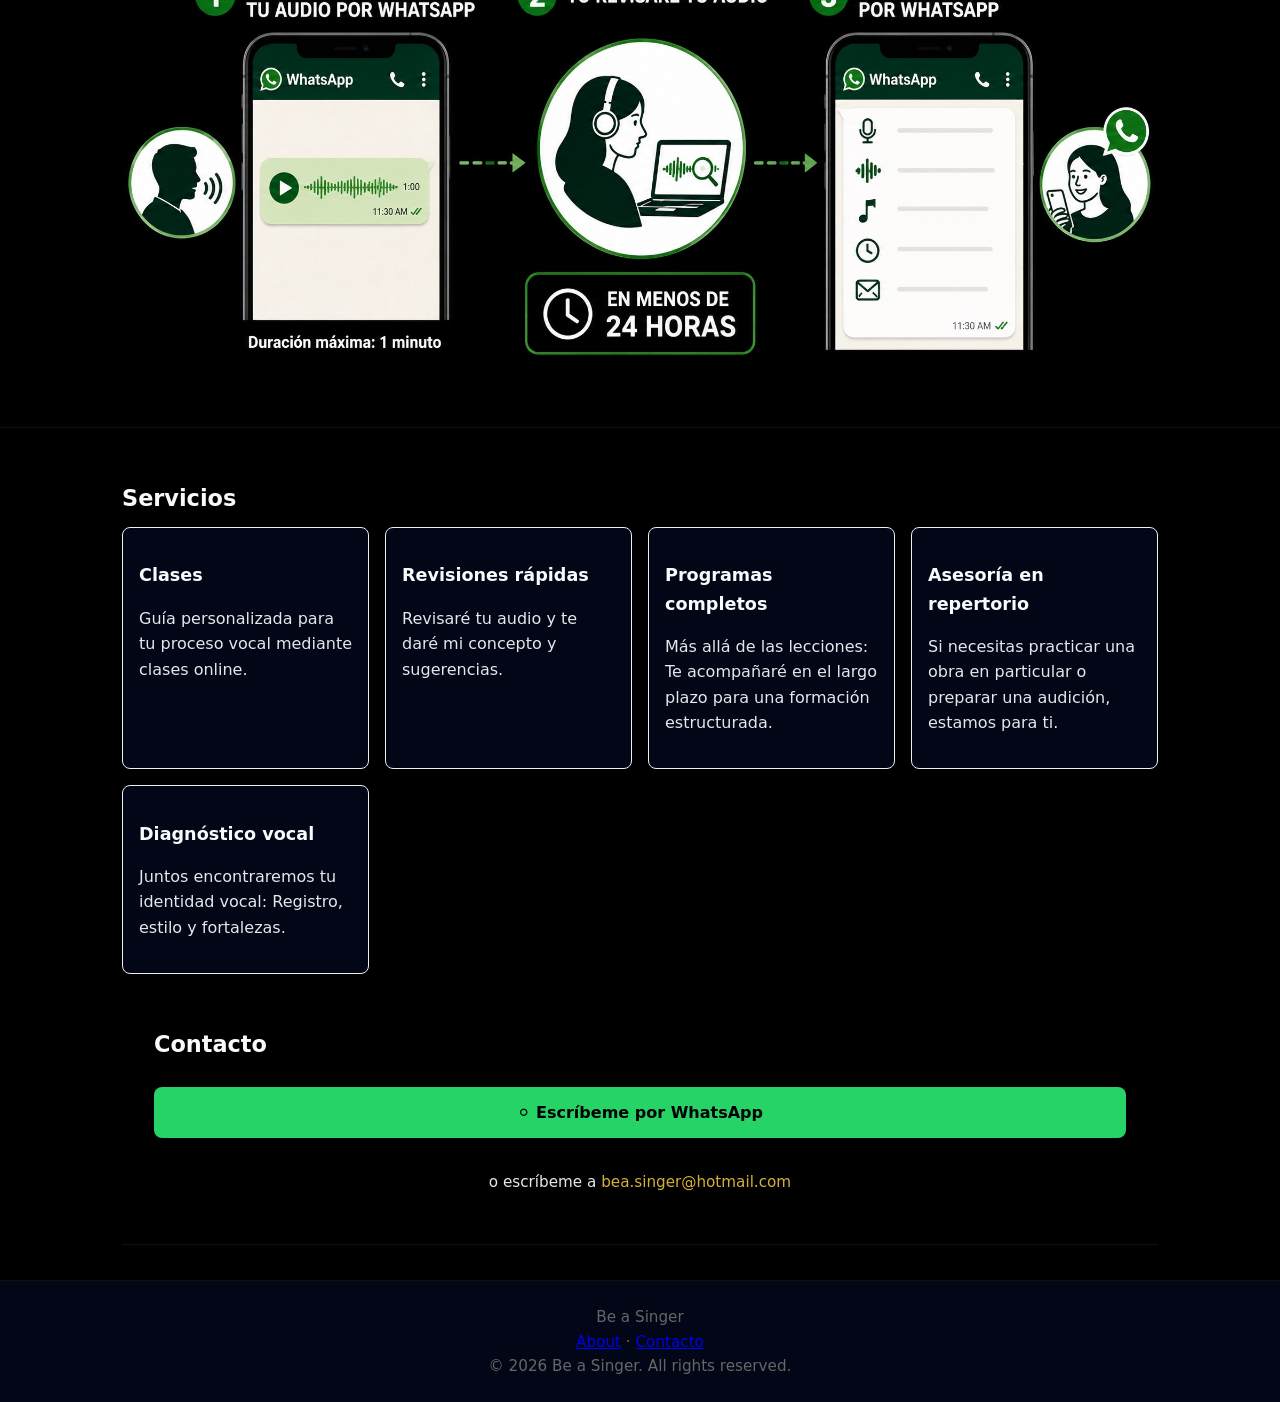
==== commit d34185d1: "Replace checkmark with checkbox symbol in links" ====
--- a/index.html
+++ b/index.html
@@ -71,7 +71,7 @@
         href="vocal_rev.html"
         class="cta-gold"
         >
-        ✓ <strong>Recibe feedback sobre tu voz aquí</strong>
+        ☑️ <strong>Recibe feedback sobre tu voz aquí</strong>
         </a>
         
       </div>
@@ -109,7 +109,7 @@
         href="vocal_rev.html"
         class="cta-gold"
         >
-        ✓ <strong>Recibe feedback sobre tu voz aquí</strong>
+        ☑️ <strong>Recibe feedback sobre tu voz aquí</strong>
         </a>
       </div>
 
